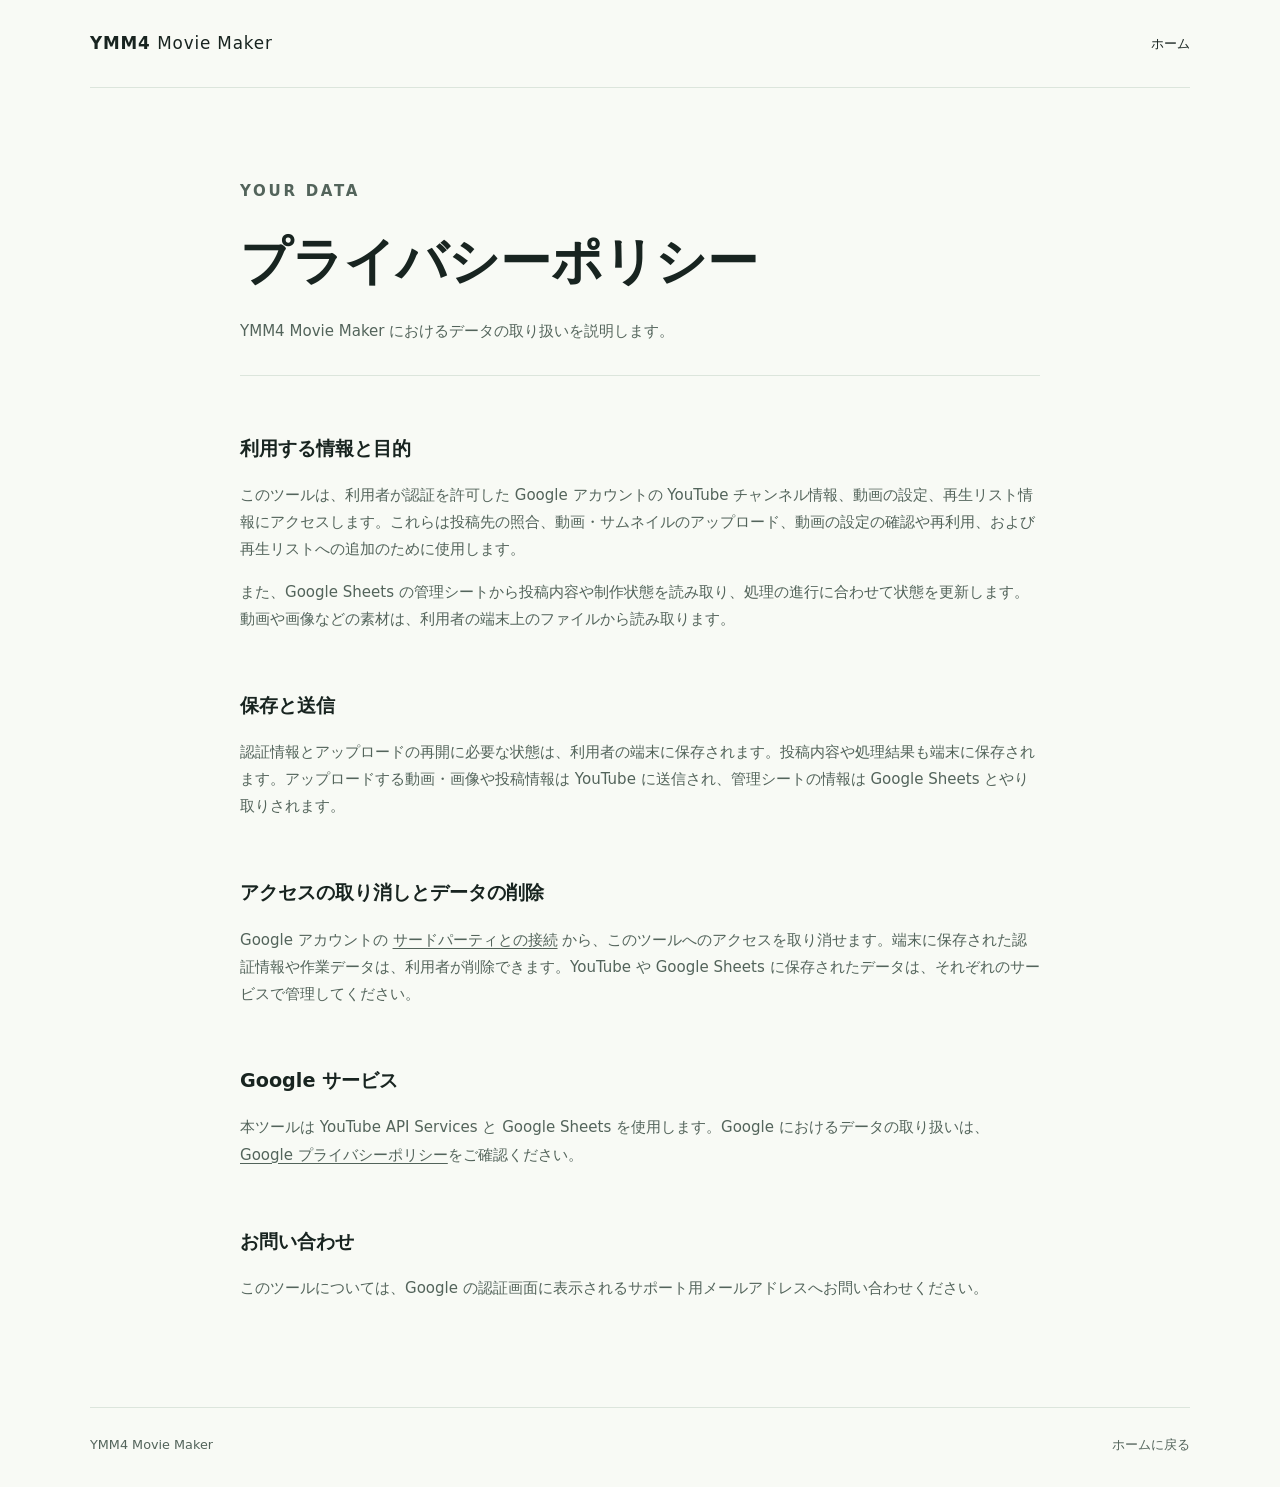
==== privacy.html @ a1d642ea "Add site and privacy policy" ====
<!doctype html>
<html lang="ja">
<head>
  <meta charset="utf-8">
  <meta name="viewport" content="width=device-width, initial-scale=1">
  <meta name="description" content="YMM4 Movie Maker のプライバシーポリシー">
  <title>プライバシーポリシー | YMM4 Movie Maker</title>
  <link rel="stylesheet" href="./style.css">
</head>
<body>
  <header class="header wrap"><a class="brand" href="./">YMM4 <span>Movie Maker</span></a><nav aria-label="メインナビゲーション"><a href="./">ホーム</a></nav></header>
  <main class="policy wrap"><p class="eyebrow">YOUR DATA</p><h1>プライバシーポリシー</h1><p class="policy-intro">YMM4 Movie Maker におけるデータの取り扱いを説明します。</p>
    <section><h2>利用する情報と目的</h2><p>このツールは、利用者が認証を許可した Google アカウントの YouTube チャンネル情報、動画の設定、再生リスト情報にアクセスします。これらは投稿先の照合、動画・サムネイルのアップロード、動画の設定の確認や再利用、および再生リストへの追加のために使用します。</p><p>また、Google Sheets の管理シートから投稿内容や制作状態を読み取り、処理の進行に合わせて状態を更新します。動画や画像などの素材は、利用者の端末上のファイルから読み取ります。</p></section>
    <section><h2>保存と送信</h2><p>認証情報とアップロードの再開に必要な状態は、利用者の端末に保存されます。投稿内容や処理結果も端末に保存されます。アップロードする動画・画像や投稿情報は YouTube に送信され、管理シートの情報は Google Sheets とやり取りされます。</p></section>
    <section><h2>アクセスの取り消しとデータの削除</h2><p>Google アカウントの <a href="https://myaccount.google.com/connections">サードパーティとの接続</a> から、このツールへのアクセスを取り消せます。端末に保存された認証情報や作業データは、利用者が削除できます。YouTube や Google Sheets に保存されたデータは、それぞれのサービスで管理してください。</p></section>
    <section><h2>Google サービス</h2><p>本ツールは YouTube API Services と Google Sheets を使用します。Google におけるデータの取り扱いは、<a href="https://policies.google.com/privacy">Google プライバシーポリシー</a>をご確認ください。</p></section>
    <section><h2>お問い合わせ</h2><p>このツールについては、Google の認証画面に表示されるサポート用メールアドレスへお問い合わせください。</p></section>
  </main>
  <footer class="wrap footer"><span>YMM4 Movie Maker</span><a href="./">ホームに戻る</a></footer>
</body>
</html>
---- style.css ----
:root{color-scheme:light;--ink:#182420;--muted:#53645b;--line:#dce5dc;--paper:#f8faf5;--accent:#c9ed8a;--deep:#183f30}*{box-sizing:border-box}html{scroll-behavior:smooth}body{margin:0;background:var(--paper);color:var(--ink);font-family:"Yu Gothic",Meiryo,system-ui,sans-serif;line-height:1.8}a{color:inherit}.wrap{width:min(1100px,calc(100% - 48px));margin:auto}.header{height:88px;display:flex;align-items:center;justify-content:space-between;border-bottom:1px solid var(--line)}.brand{text-decoration:none;font-size:1.05rem;font-weight:800;letter-spacing:.05em}.brand span{font-weight:500}.header nav a,.footer a{font-size:.82rem;text-decoration:none}.header a:hover,.footer a:hover{text-decoration:underline}.hero{position:relative;min-height:510px;display:flex;flex-direction:column;align-items:flex-start;justify-content:center;overflow:hidden}.eyebrow{color:#66816b;font-size:.7rem;font-weight:800;letter-spacing:.18em}.hero h1{font-size:clamp(2.3rem,5vw,4rem);line-height:1.4;letter-spacing:.02em;margin:.55em 0}.lead{color:var(--muted);max-width:590px;font-size:1.04rem}.button{background:var(--deep);color:white;text-decoration:none;padding:14px 22px;border-radius:4px;margin-top:25px;font-size:.85rem;font-weight:700}.button span{margin-left:30px}.hero-mark{position:absolute;right:3%;top:26%;width:210px;height:210px;background:var(--accent);border-radius:50%;display:grid;place-items:center;transform:rotate(8deg);color:var(--deep)}.hero-mark .play{font-size:4rem;line-height:1}.hero-mark span{position:absolute;bottom:26px;left:30px;font-size:.55rem;line-height:1.4;font-weight:800;letter-spacing:.12em}.workflow{background:#eaf1e5;padding:90px 0}.section-head h2,.privacy-callout h2{font-size:clamp(1.6rem,3vw,2.4rem);line-height:1.5;margin:.4em 0 1.2em}.steps{display:grid;grid-template-columns:repeat(3,1fr);gap:38px}.steps article{border-top:1px solid #a8baa8;padding-top:20px}.steps span{color:#719275;font-size:.78rem;font-weight:800;letter-spacing:.1em}.steps h3{font-size:1.05rem}.steps p,.privacy-callout p,.policy p{color:var(--muted);font-size:.94rem}.privacy-callout{display:flex;justify-content:space-between;gap:48px;align-items:end;padding-top:100px;padding-bottom:100px}.privacy-callout p{max-width:620px}.text-link{white-space:nowrap;text-decoration:none;border-bottom:1px solid var(--deep);padding-bottom:6px;font-size:.85rem;font-weight:700}.text-link span{margin-left:20px}.footer{border-top:1px solid var(--line);padding-top:25px;padding-bottom:30px;display:flex;justify-content:space-between;font-size:.8rem;color:var(--muted)}.policy{max-width:800px;padding-top:75px;padding-bottom:90px}.policy h1{font-size:clamp(2rem,4vw,3.3rem);line-height:1.4;margin:.4em 0}.policy-intro{padding-bottom:30px;border-bottom:1px solid var(--line)}.policy section{padding-top:25px}.policy h2{font-size:1.2rem}.policy p a{text-underline-offset:3px}@media(max-width:740px){.wrap{width:min(100% - 36px,1100px)}.header{height:72px}.hero{min-height:520px;padding-top:45px;padding-bottom:45px}.hero h1{font-size:2.2rem}.hero-mark{position:relative;right:auto;top:auto;width:115px;height:115px;align-self:flex-end;margin-top:-20px;opacity:.85}.hero-mark .play{font-size:2.3rem}.hero-mark span{bottom:14px;left:16px;font-size:.4rem}.steps{grid-template-columns:1fr;gap:20px}.workflow{padding:65px 0}.privacy-callout{display:block;padding-top:65px;padding-bottom:65px}.text-link{display:inline-block;margin-top:15px;white-space:normal}.policy{padding-top:50px}.footer{gap:15px}}
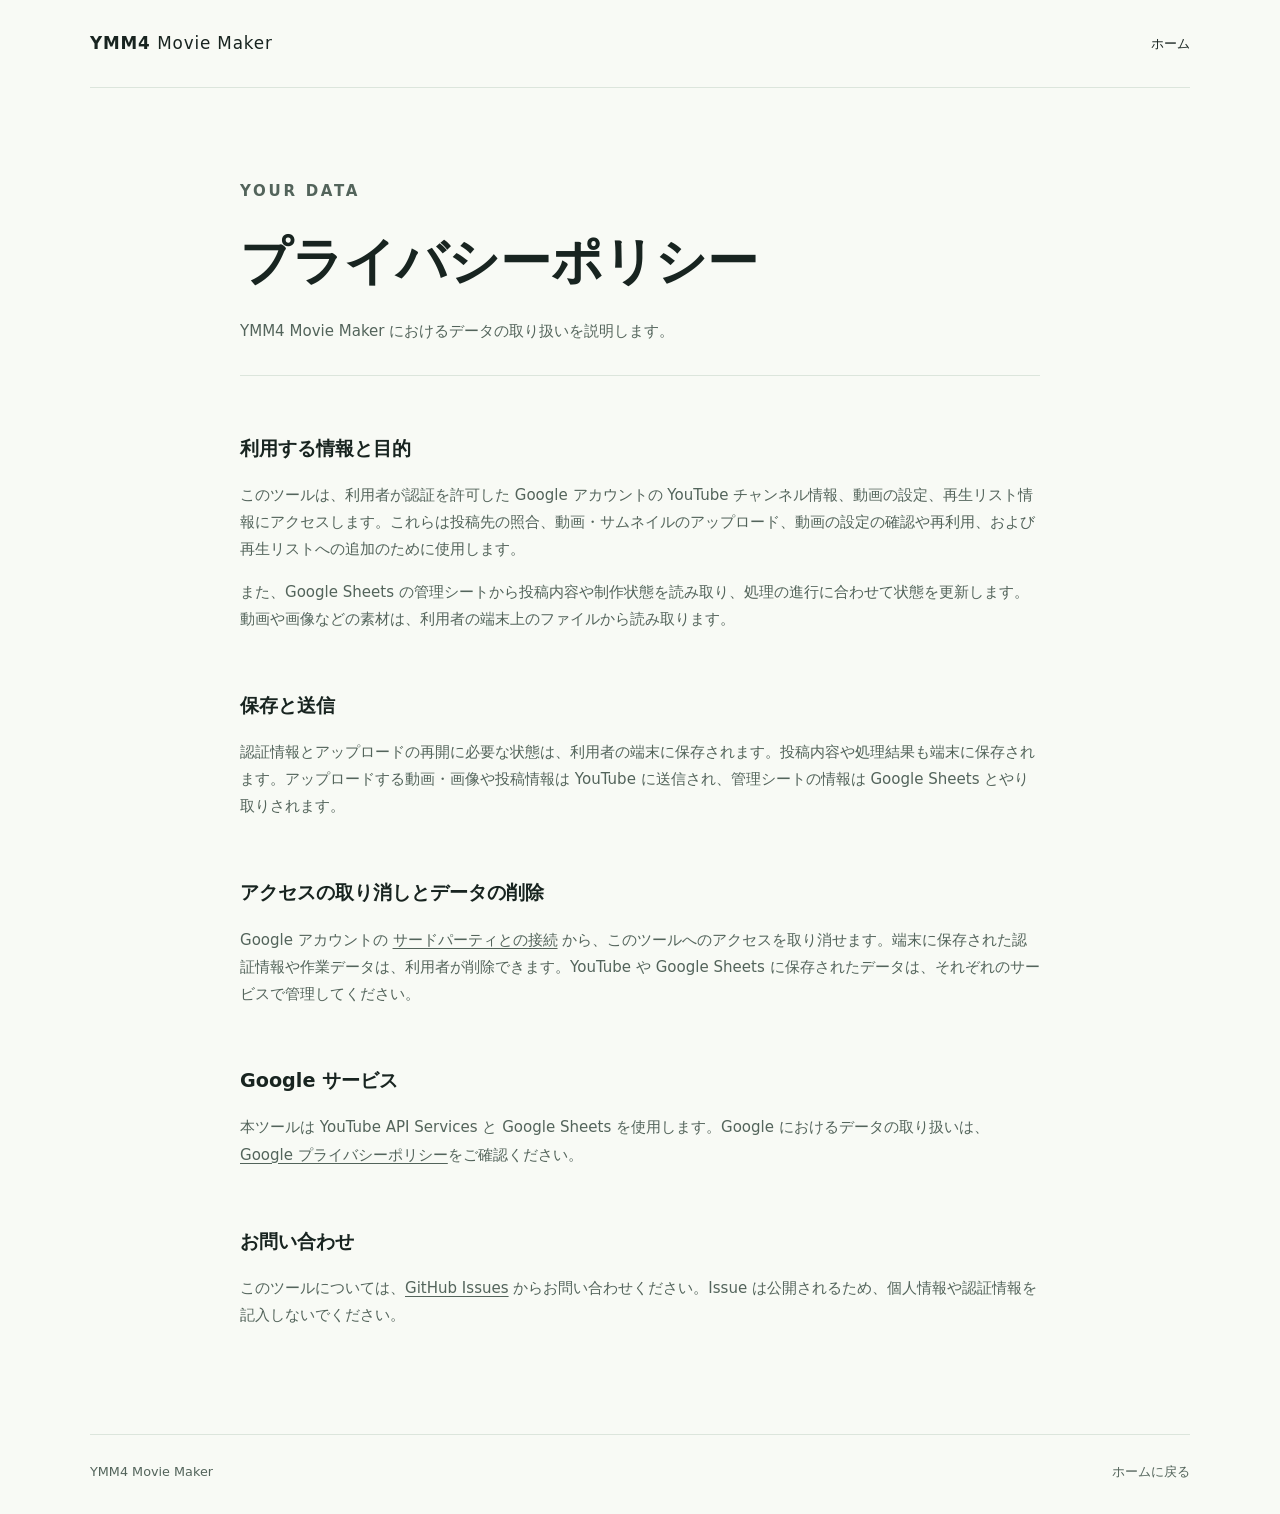
==== commit f24b6b12: "Add public support contact" ====
--- a/privacy.html
+++ b/privacy.html
@@ -12,9 +12,9 @@
   <main class="policy wrap"><p class="eyebrow">YOUR DATA</p><h1>プライバシーポリシー</h1><p class="policy-intro">YMM4 Movie Maker におけるデータの取り扱いを説明します。</p>
     <section><h2>利用する情報と目的</h2><p>このツールは、利用者が認証を許可した Google アカウントの YouTube チャンネル情報、動画の設定、再生リスト情報にアクセスします。これらは投稿先の照合、動画・サムネイルのアップロード、動画の設定の確認や再利用、および再生リストへの追加のために使用します。</p><p>また、Google Sheets の管理シートから投稿内容や制作状態を読み取り、処理の進行に合わせて状態を更新します。動画や画像などの素材は、利用者の端末上のファイルから読み取ります。</p></section>
     <section><h2>保存と送信</h2><p>認証情報とアップロードの再開に必要な状態は、利用者の端末に保存されます。投稿内容や処理結果も端末に保存されます。アップロードする動画・画像や投稿情報は YouTube に送信され、管理シートの情報は Google Sheets とやり取りされます。</p></section>
-    <section><h2>アクセスの取り消しとデータの削除</h2><p>Google アカウントの <a href="https://myaccount.google.com/connections">サードパーティとの接続</a> から、このツールへのアクセスを取り消せます。端末に保存された認証情報や作業データは、利用者が削除できます。YouTube や Google Sheets に保存されたデータは、それぞれのサービスで管理してください。</p></section>
+    <section><h2>アクセスの取り消しとデータの削除</h2><p>Google アカウントの <a href="https://security.google.com/settings/security/permissions">サードパーティとの接続</a> から、このツールへのアクセスを取り消せます。端末に保存された認証情報や作業データは、利用者が削除できます。YouTube や Google Sheets に保存されたデータは、それぞれのサービスで管理してください。</p></section>
     <section><h2>Google サービス</h2><p>本ツールは YouTube API Services と Google Sheets を使用します。Google におけるデータの取り扱いは、<a href="https://policies.google.com/privacy">Google プライバシーポリシー</a>をご確認ください。</p></section>
-    <section><h2>お問い合わせ</h2><p>このツールについては、Google の認証画面に表示されるサポート用メールアドレスへお問い合わせください。</p></section>
+    <section><h2>お問い合わせ</h2><p>このツールについては、<a href="https://github.com/sw2x/ymm4-movie-maker-info/issues">GitHub Issues</a> からお問い合わせください。Issue は公開されるため、個人情報や認証情報を記入しないでください。</p></section>
   </main>
   <footer class="wrap footer"><span>YMM4 Movie Maker</span><a href="./">ホームに戻る</a></footer>
 </body>
